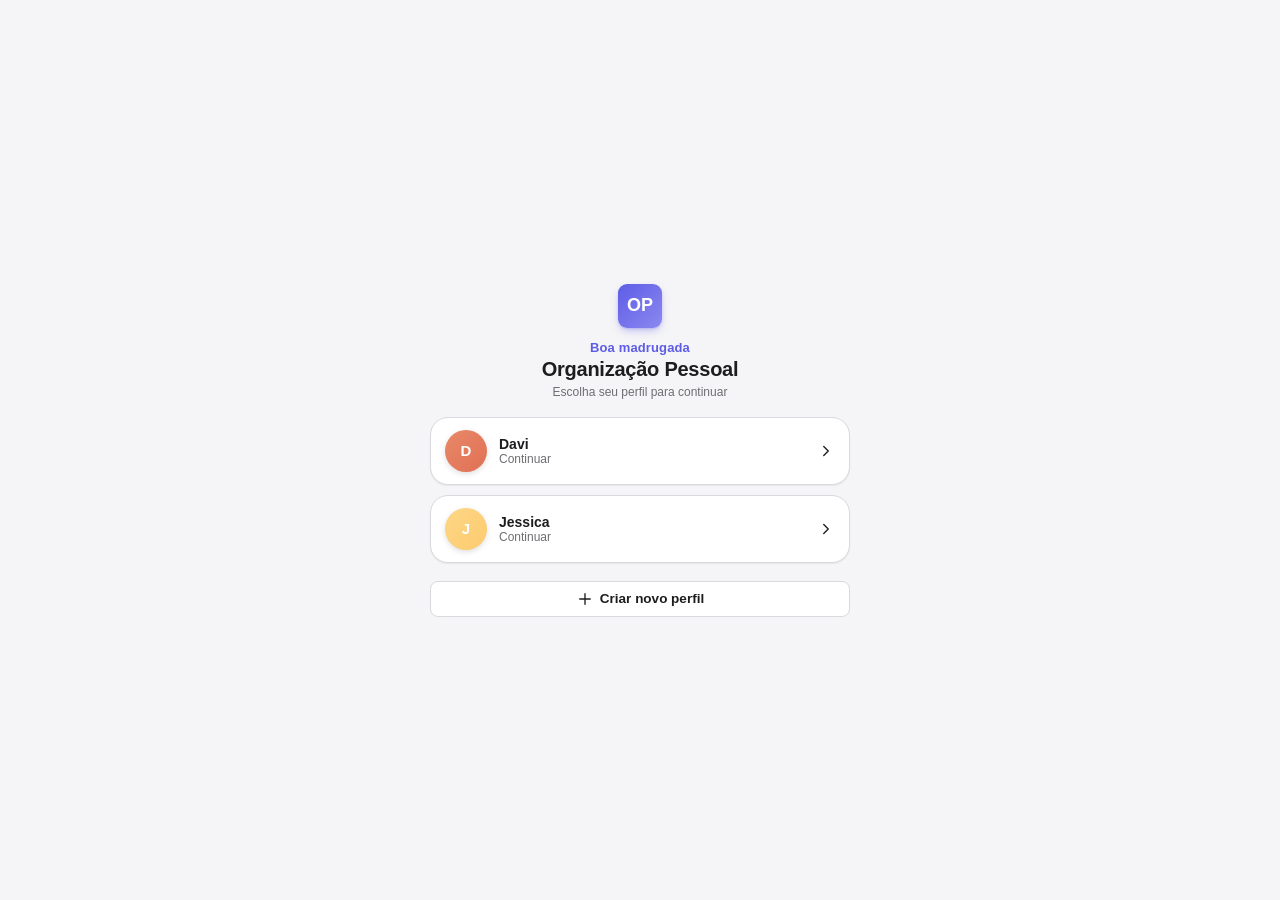
==== index.html @ d2b2c545 "Primeira versão do site de organização pessoal Projeto estático (HTML/CSS/JS puro, sem build) com si" ====
<!doctype html>
<html lang="pt-BR">
<head>
  <meta charset="UTF-8" />
  <meta name="viewport" content="width=device-width, initial-scale=1, viewport-fit=cover" />
  <title>Organização Pessoal</title>
  <meta name="description" content="Sistema pessoal de organização: devocional, casa, saúde, estudo, trabalho e financeiro em um só lugar." />
  <meta name="theme-color" content="#5e5ce6" />
  <meta name="color-scheme" content="light" />
  <link rel="manifest" href="./manifest.webmanifest" />
  <link rel="icon" href="./assets/icons/favicon-32.png" />
  <link rel="apple-touch-icon" href="./assets/icons/apple-touch-icon.png" />
  <link rel="stylesheet" href="./css/styles.css" />
</head>
<body>
  <div id="root">
    <div class="profile-picker-wrap">
      <div class="brand-mark boot-mark">OP</div>
    </div>
  </div>
  <div id="toast-root"></div>
  <script type="module" src="./js/app.js"></script>
</body>
</html>
---- css/styles.css ----
:root {
  /* neutros: cinza puro (sem viés azul/lavanda) — a base do clean da Apple */
  --bg: #f5f5f7;
  --bg-elev: #ffffff;
  --bg-elev-2: #f2f2f4;
  --text: #1d1d1f;
  --text-dim: #6e6e73;
  --border: #d9d9de;
  --accent: #5e5ce6;
  --accent-ink: #ffffff;
  --danger: #d94f43;
  --warn: #d9a441;
  --ok: #35a870;
  --shadow-sm: 0 1px 2px rgba(20, 20, 22, 0.04), 0 1px 1px rgba(20, 20, 22, 0.03);
  --shadow: 0 1px 2px rgba(20, 20, 22, 0.03), 0 10px 30px -10px rgba(20, 20, 22, 0.12);
  --shadow-lg: 0 24px 56px -16px rgba(20, 20, 22, 0.22), 0 4px 14px rgba(20, 20, 22, 0.06);
  --radius-xs: 8px;
  --radius-sm: 12px;
  --radius: 18px;
  --radius-lg: 26px;

  /* cores das frentes de vida — levemente dessaturadas, tom "pastel calmo" */
  --c-devocional: #8a7cd6;
  --c-casa: #d9a15c;
  --c-saude: #3ba576;
  --c-estudo: #4a90d9;
  --c-trabalho: #d9705f;
  --c-financeiro: #3fa3a3;

  --nav-w: 236px;
  --topbar-h: 60px;
  --bottomnav-h: 64px;

  /* materiais translúcidos (estilo "vibrancy") */
  --material-bg: rgba(255, 255, 255, 0.72);
  --material-border: rgba(20, 20, 22, 0.06);
  --sheet-bg: rgba(252, 252, 253, 0.86);

  /* movimento: física de mola + curvas padrão Apple-like */
  --ease-spring: cubic-bezier(0.34, 1.56, 0.64, 1);
  --ease-out: cubic-bezier(0.16, 1, 0.3, 1);
  --ease-standard: cubic-bezier(0.4, 0, 0.2, 1);
  --dur-1: 140ms;
  --dur-2: 260ms;
  --dur-3: 420ms;
}

/* modo escuro automático desativado de propósito: o app fica sempre claro,
   independente da configuração do sistema (pedido do usuário) */

* { box-sizing: border-box; }
html, body { height: 100%; }
body {
  margin: 0;
  font-family: -apple-system, BlinkMacSystemFont, "SF Pro Text", "Segoe UI", Roboto, Helvetica, Arial, sans-serif;
  background: var(--bg);
  color: var(--text);
  -webkit-font-smoothing: antialiased;
  text-rendering: optimizeLegibility;
  overscroll-behavior-y: none;
}
button, input, textarea, select { font-family: inherit; color: inherit; }
a { color: inherit; }
h1, h2, h3, h4 { margin: 0 0 4px; line-height: 1.2; letter-spacing: -0.012em; font-weight: 700; }
p { margin: 0 0 8px; }
.hidden { display: none !important; }
::-webkit-scrollbar { width: 10px; height: 10px; }
::-webkit-scrollbar-thumb { background: var(--border); border-radius: 8px; }

/* toque/clique sempre dá feedback tátil-visual rápido e volta com mola */
button, .btn, .chip, .nav-link, .list-item-check, .habit-day, .task-card, .profile-row, .profile-switcher {
  transition: transform var(--dur-1) var(--ease-spring),
              background var(--dur-2) var(--ease-standard),
              border-color var(--dur-2) var(--ease-standard),
              box-shadow var(--dur-2) var(--ease-standard),
              color var(--dur-2) var(--ease-standard);
}

@keyframes pop-in {
  0% { transform: scale(0.86); opacity: 0; }
  60% { transform: scale(1.04); opacity: 1; }
  100% { transform: scale(1); }
}
@keyframes check-pop {
  0% { transform: scale(1); }
  40% { transform: scale(1.22); }
  100% { transform: scale(1); }
}
@keyframes view-enter {
  from { opacity: 0; transform: translateY(10px) scale(0.99); }
  to { opacity: 1; transform: translateY(0) scale(1); }
}
@keyframes sheet-up {
  from { transform: translateY(100%); }
  to { transform: translateY(0); }
}
@keyframes sheet-scale-in {
  from { transform: scale(0.92); opacity: 0; }
  to { transform: scale(1); opacity: 1; }
}
@keyframes backdrop-in {
  from { opacity: 0; }
  to { opacity: 1; }
}
@keyframes toast-in {
  from { transform: translateY(-14px) scale(0.94); opacity: 0; }
  to { transform: translateY(0) scale(1); opacity: 1; }
}

.pop { animation: check-pop var(--dur-2) var(--ease-spring); }
#view.view-enter { animation: view-enter var(--dur-3) var(--ease-out); }

@media (prefers-reduced-motion: reduce) {
  *, *::before, *::after {
    animation-duration: 0.001ms !important;
    animation-iteration-count: 1 !important;
    transition-duration: 0.001ms !important;
    scroll-behavior: auto !important;
  }
}

/* transparência reduzida: materiais viram superfícies quase opacas, sem blur */
@media (prefers-reduced-transparency: reduce) {
  .sidebar, .topbar, .bottom-nav, .modal {
    backdrop-filter: none;
    -webkit-backdrop-filter: none;
  }
  .sidebar, .topbar, .bottom-nav { background: var(--bg-elev); }
  .modal { background: var(--bg-elev); }
}

/* contraste alto: bordas bem definidas em vez de depender só de sombra/tom */
@media (prefers-contrast: more) {
  .card, .btn, .chip, .task-card, .profile-row, .agenda-day, .stat,
  input, textarea, select, .nav-link, .list-item-check, .habit-day {
    border-width: 1.5px;
    border-color: var(--text-dim);
  }
  .btn-primary { border-color: var(--accent-ink); }
}

/* foco por teclado: anel visível e consistente em todo elemento interativo */
button:focus-visible, .btn:focus-visible, .chip:focus-visible, .nav-link:focus-visible,
.list-item-check:focus-visible, .habit-day:focus-visible, .task-card:focus-visible,
.profile-row:focus-visible, .profile-switcher:focus-visible, [tabindex]:focus-visible {
  outline: 2px solid var(--accent);
  outline-offset: 2px;
}

/* ---------------------------------------------------------------- SHELL */
#app-shell {
  display: grid;
  grid-template-columns: var(--nav-w) 1fr;
  min-height: 100vh;
}
.sidebar {
  border-right: 1px solid var(--material-border);
  background: var(--material-bg);
  backdrop-filter: saturate(180%) blur(24px);
  -webkit-backdrop-filter: saturate(180%) blur(24px);
  padding: 18px 12px;
  display: flex;
  flex-direction: column;
  gap: 4px;
  position: sticky;
  top: 0;
  height: 100vh;
  overflow-y: auto;
}
.brand {
  display: flex;
  align-items: center;
  gap: 10px;
  padding: 4px 10px 18px;
}
.brand-mark {
  width: 32px; height: 32px; border-radius: 9px;
  background: linear-gradient(135deg, var(--accent), #8b89f0);
  display: flex; align-items: center; justify-content: center;
  color: #fff; font-weight: 700; font-size: 15px;
  box-shadow: 0 1px 2px rgba(94,92,230,0.2), 0 4px 10px -2px rgba(94,92,230,0.4);
}
/* tela de abertura: exibida antes do app montar, evita o flash em branco */
.boot-mark { width: 44px; height: 44px; font-size: 18px; animation: boot-pulse 1.4s var(--ease-standard) infinite; }
@keyframes boot-pulse {
  0%, 100% { opacity: 1; transform: scale(1); }
  50% { opacity: 0.65; transform: scale(0.94); }
}
.brand-name { font-weight: 700; font-size: 15px; }

.nav-section-label {
  font-size: 11px;
  text-transform: uppercase;
  letter-spacing: 0.06em;
  color: var(--text-dim);
  padding: 14px 10px 6px;
}
.nav-link {
  display: flex; align-items: center; gap: 10px;
  padding: 9px 10px;
  border-radius: var(--radius-sm);
  text-decoration: none;
  color: var(--text);
  font-size: 14px;
  font-weight: 500;
  cursor: pointer;
  border: none;
  background: transparent;
  width: 100%;
  text-align: left;
}
.nav-link:hover { background: var(--bg-elev-2); }
.nav-link:active { transform: scale(0.97); background: var(--bg-elev-2); }
.nav-link.active { background: var(--accent); color: var(--accent-ink); }
.nav-dot { width: 8px; height: 8px; border-radius: 50%; flex-shrink: 0; }
.nav-link .badge-count {
  margin-left: auto;
  font-size: 11px;
  background: var(--bg-elev-2);
  border-radius: 20px;
  padding: 1px 7px;
  color: var(--text-dim);
}
.nav-link.active .badge-count { background: rgba(255,255,255,0.25); color: #fff; }

.profile-switcher {
  margin-top: auto;
  border-top: 1px solid var(--border);
  padding-top: 12px;
  display: flex;
  align-items: center;
  gap: 10px;
  cursor: pointer;
  padding: 8px 10px;
  border-radius: var(--radius-sm);
}
.profile-switcher:hover { background: var(--bg-elev-2); }
.profile-switcher:active { transform: scale(0.98); background: var(--bg-elev-2); }
.avatar {
  width: 30px; height: 30px; border-radius: 50%;
  display: flex; align-items: center; justify-content: center;
  color: #fff; font-weight: 700; font-size: 13px; flex-shrink: 0;
}

.sidebar-overlay { display: none; }
#main-area { display: flex; flex-direction: column; min-height: 100vh; min-width: 0; }
.topbar {
  height: var(--topbar-h);
  display: flex; align-items: center; justify-content: space-between;
  padding: 0 20px;
  border-bottom: 1px solid var(--material-border);
  background: var(--material-bg);
  backdrop-filter: saturate(180%) blur(24px);
  -webkit-backdrop-filter: saturate(180%) blur(24px);
  position: sticky; top: 0; z-index: 20;
}
.topbar h1 { font-size: 17px; letter-spacing: -0.014em; transition: opacity 140ms ease; }
.topbar-actions { display: flex; align-items: center; gap: 8px; }
.topbar .menu-toggle { display: none; }

main#view {
  flex: 1;
  padding: 22px;
  max-width: 1180px;
  width: 100%;
  margin: 0 auto;
}

.bottom-nav { display: none; }

/* --------------------------------------------------------------- MOBILE */
@media (max-width: 900px) {
  #app-shell { grid-template-columns: 1fr; }
  .sidebar {
    position: fixed; inset: 0 20% 0 0; z-index: 40;
    transform: translateX(-100%);
    transition: transform var(--dur-3) var(--ease-spring);
    box-shadow: var(--shadow-lg);
  }
  .sidebar.open { transform: translateX(0); }
  .sidebar-overlay {
    display: none; position: fixed; inset: 0; background: rgba(10,10,20,0.4); z-index: 39;
    opacity: 0; transition: opacity var(--dur-2) var(--ease-standard);
  }
  .sidebar-overlay.open { display: block; opacity: 1; }
  .topbar .menu-toggle { display: flex; }
  main#view { padding: 14px 14px 90px; }
  .bottom-nav {
    display: flex;
    position: fixed; left: 0; right: 0; bottom: 0; height: var(--bottomnav-h);
    background: var(--material-bg); border-top: 1px solid var(--material-border);
    backdrop-filter: saturate(180%) blur(24px);
    -webkit-backdrop-filter: saturate(180%) blur(24px);
    z-index: 30; padding-bottom: env(safe-area-inset-bottom);
  }
  .bottom-nav button {
    flex: 1; background: none; border: none; display: flex; flex-direction: column;
    align-items: center; justify-content: center; gap: 2px; color: var(--text-dim);
    font-size: 10.5px; padding: 6px 0; cursor: pointer;
  }
  .bottom-nav button.active { color: var(--accent); }
  .bottom-nav button:active { transform: scale(0.88); }
  .bottom-nav svg { width: 21px; height: 21px; }
}

/* --------------------------------------------------------------- BUTTONS */
.btn {
  display: inline-flex; align-items: center; justify-content: center; gap: 6px;
  border: 1px solid var(--border);
  background: var(--bg-elev);
  color: var(--text);
  padding: 8px 14px;
  border-radius: var(--radius-xs);
  font-size: 13.5px;
  font-weight: 600;
  cursor: pointer;
}
.btn:hover { background: var(--bg-elev-2); }
.btn:active { transform: scale(0.96); }
.btn-primary { background: var(--accent); border-color: var(--accent); color: #fff; box-shadow: 0 1px 2px rgba(94,92,230,0.15), 0 6px 16px -4px rgba(94,92,230,0.45); }
.btn-primary:hover { filter: brightness(1.06); }
.btn-primary:active { transform: scale(0.96); filter: brightness(0.97); }
.btn-danger { color: var(--danger); }
.btn-ghost { border-color: transparent; background: transparent; }
.btn-sm { padding: 5px 10px; font-size: 12.5px; }
.btn-icon { padding: 8px; border-radius: var(--radius-xs); }
.btn:disabled { opacity: 0.5; cursor: not-allowed; }
.btn:disabled:active { transform: none; }

.fab {
  position: fixed; right: 22px; bottom: 90px; z-index: 35;
  width: 56px; height: 56px; border-radius: 50%;
  background: var(--accent); color: #fff; border: none;
  box-shadow: 0 1px 3px rgba(94,92,230,0.3), 0 14px 28px -8px rgba(94,92,230,0.55);
  display: flex; align-items: center; justify-content: center;
  cursor: pointer; font-size: 26px;
  animation: pop-in var(--dur-3) var(--ease-spring);
}
@media (min-width: 901px) {
  .fab { bottom: 26px; right: 26px; }
}
.fab:hover { transform: scale(1.06); box-shadow: 0 1px 3px rgba(94,92,230,0.35), 0 18px 34px -8px rgba(94,92,230,0.6); }
.fab:active { transform: scale(0.92); }

/* ----------------------------------------------------------------- CARD */
.card {
  background: var(--bg-elev);
  border: 1px solid var(--border);
  border-radius: var(--radius);
  padding: 16px;
  box-shadow: var(--shadow-sm);
}
.card + .card { margin-top: 12px; }
.grid { display: grid; gap: 14px; }
.grid-2 { grid-template-columns: repeat(2, 1fr); }
.grid-3 { grid-template-columns: repeat(3, 1fr); }
@media (max-width: 700px) { .grid-2, .grid-3 { grid-template-columns: 1fr; } }

.section-title {
  display: flex; align-items: center; justify-content: space-between;
  margin: 26px 0 12px;
}
.section-title:first-child { margin-top: 0; }
.section-title h2 { font-size: 15px; text-transform: uppercase; letter-spacing: 0.04em; color: var(--text-dim); }

/* ----------------------------------------------------------------- TAGS */
.tag {
  display: inline-flex; align-items: center; gap: 4px;
  font-size: 11px; font-weight: 700; letter-spacing: 0.02em;
  padding: 2px 8px; border-radius: 20px;
  background: var(--bg-elev-2); color: var(--text-dim);
  border: 1px solid var(--border);
}
.tag-ic { color: #2f8fe0; border-color: #2f8fe055; background: #2f8fe015; }
.tag-db { color: #e8a13a; border-color: #e8a13a55; background: #e8a13a15; }
.tag-pp { color: #21ab74; border-color: #21ab7455; background: #21ab7415; }
.tag-urgent { color: var(--danger); border-color: #e5533d55; background: #e5533d15; }
.tag-important { color: #5e5ce6; border-color: #5e5ce655; background: #5e5ce615; }

/* --------------------------------------------------------------- KANBAN */
.board-toolbar {
  display: flex; flex-wrap: wrap; gap: 8px; align-items: center;
  margin-bottom: 16px;
}
.chip {
  padding: 6px 12px; border-radius: 20px; font-size: 12.5px; font-weight: 600;
  border: 1px solid var(--border); background: var(--bg-elev); cursor: pointer; color: var(--text-dim);
}
.chip:active { transform: scale(0.94); }
.chip.active { background: var(--text); color: var(--bg); border-color: var(--text); }
.board {
  display: grid;
  grid-auto-flow: column;
  grid-auto-columns: 270px;
  gap: 14px;
  overflow-x: auto;
  padding-bottom: 14px;
}
@media (max-width: 900px) {
  .board { grid-auto-columns: 82vw; }
}
.board-col {
  background: var(--bg-elev-2);
  border: 1px solid var(--border);
  border-radius: var(--radius);
  padding: 10px;
  display: flex; flex-direction: column; min-height: 200px;
}
.board-col.drag-over {
  outline: 2px dashed var(--accent); outline-offset: -4px;
  background: color-mix(in srgb, var(--accent) 6%, var(--bg-elev-2));
  transition: background var(--dur-1) var(--ease-standard);
}
.board-col-head {
  display: flex; align-items: center; justify-content: space-between;
  padding: 6px 6px 10px;
  font-size: 12.5px; font-weight: 700; color: var(--text-dim); text-transform: uppercase; letter-spacing: 0.03em;
}
.board-col-body { display: flex; flex-direction: column; gap: 8px; overflow-y: auto; flex: 1; }

.task-card {
  background: var(--bg-elev);
  border: 1px solid var(--border);
  border-radius: var(--radius-sm);
  padding: 10px 11px;
  cursor: grab;
  display: flex; flex-direction: column; gap: 6px;
  box-shadow: var(--shadow-sm);
}
.task-card:hover { transform: translateY(-1px); box-shadow: var(--shadow); border-color: color-mix(in srgb, var(--accent) 30%, var(--border)); }
.task-card:active { cursor: grabbing; transform: scale(0.98); }
.task-card.dragging { opacity: 0.45; transform: scale(1.03) rotate(-1deg); box-shadow: var(--shadow-lg); }
.task-card-title { font-size: 13.5px; font-weight: 600; }
.task-card-meta { display: flex; flex-wrap: wrap; gap: 5px; align-items: center; }
.task-card-footer { display: flex; align-items: center; justify-content: space-between; margin-top: 2px; }
.task-card-timer { font-size: 11.5px; color: var(--text-dim); display: flex; align-items: center; gap: 4px; }
.task-card-timer.running { color: var(--ok); font-weight: 700; }
.task-card-timer.over { color: var(--danger); font-weight: 700; animation: timer-pulse 1.6s var(--ease-standard) infinite; }
@keyframes timer-pulse { 0%, 100% { opacity: 1; } 50% { opacity: 0.55; } }

/* ---------------------------------------------------------------- MODAL */
.modal-backdrop {
  position: fixed; inset: 0; background: rgba(10,10,20,0.45);
  backdrop-filter: blur(2px);
  -webkit-backdrop-filter: blur(2px);
  display: flex; align-items: flex-end; justify-content: center;
  z-index: 60; padding: 0;
  animation: backdrop-in var(--dur-2) var(--ease-standard);
}
@media (min-width: 701px) {
  .modal-backdrop { align-items: center; padding: 20px; }
}
.modal {
  background: var(--sheet-bg);
  backdrop-filter: saturate(180%) blur(28px);
  -webkit-backdrop-filter: saturate(180%) blur(28px);
  width: 100%; max-width: 560px;
  border-radius: var(--radius-lg) var(--radius-lg) 0 0;
  max-height: 92vh; overflow-y: auto;
  padding: 12px 20px 20px;
  box-shadow: var(--shadow-lg);
  animation: sheet-up var(--dur-3) var(--ease-spring);
  will-change: transform;
}
.modal-grabber {
  width: 100%; height: 26px;
  display: flex; align-items: center; justify-content: center;
  margin: -4px 0 6px; cursor: grab; touch-action: none;
}
.modal-grabber::before {
  content: ""; width: 36px; height: 5px; border-radius: 3px; background: var(--border);
}
@media (min-width: 701px) {
  .modal { border-radius: var(--radius-lg); padding: 20px; animation: sheet-scale-in var(--dur-2) var(--ease-out); }
  .modal-grabber { display: none; }
}
.modal-head { display: flex; align-items: center; justify-content: space-between; margin-bottom: 14px; }
.modal-head h2 { font-size: 16px; letter-spacing: -0.01em; }

/* ---------------------------------------------------------------- FORMS */
label { display: block; font-size: 12.5px; font-weight: 700; color: var(--text-dim); margin: 12px 0 5px; }
label:first-child { margin-top: 0; }
input[type="text"], input[type="number"], input[type="date"], input[type="time"], input[type="password"],
textarea, select {
  width: 100%;
  background: var(--bg-elev-2);
  border: 1px solid var(--border);
  border-radius: var(--radius-xs);
  padding: 10px 12px;
  font-size: 14px;
  outline: none;
  transition: border-color var(--dur-2) var(--ease-standard), box-shadow var(--dur-2) var(--ease-standard);
}
textarea { resize: vertical; min-height: 64px; }
input:focus, textarea:focus, select:focus {
  border-color: var(--accent);
  box-shadow: 0 0 0 4px color-mix(in srgb, var(--accent) 16%, transparent);
}
.field-row { display: flex; gap: 10px; }
.field-row > * { flex: 1; }
.checkbox-row { display: flex; align-items: center; gap: 8px; margin: 10px 0; }
.checkbox-row input { width: auto; }
.pin-input {
  letter-spacing: 10px; text-align: center; font-size: 24px; font-weight: 700;
}

/* ------------------------------------------------------------- DASHBOARD */
.stat-row { display: flex; gap: 12px; flex-wrap: wrap; }
.stat {
  flex: 1; min-width: 130px;
  background: var(--bg-elev); border: 1px solid var(--border); border-radius: var(--radius);
  padding: 14px 16px; box-shadow: var(--shadow-sm);
}
.stat .num { font-size: 28px; font-weight: 800; letter-spacing: -0.02em; font-variant-numeric: tabular-nums; }
.stat .lbl { font-size: 12px; color: var(--text-dim); }

.list-item {
  display: flex; align-items: center; gap: 10px;
  padding: 10px 4px; border-bottom: 1px solid var(--border);
}
.list-item:last-child { border-bottom: none; }
.list-item-check {
  width: 22px; height: 22px; border-radius: 7px; border: 2px solid var(--border);
  display: flex; align-items: center; justify-content: center; flex-shrink: 0; cursor: pointer;
  background: var(--bg-elev);
}
.list-item-check:active { transform: scale(0.85); }
.list-item-check.done { background: var(--ok); border-color: var(--ok); color: #fff; }
.list-item-title { flex: 1; font-size: 13.5px; transition: color var(--dur-2) var(--ease-standard); }
.list-item-title.done { text-decoration: line-through; color: var(--text-dim); }
.empty-state { color: var(--text-dim); font-size: 13.5px; padding: 20px 4px; text-align: center; }

/* --------------------------------------------------------------- HABITS */
.habit-grid { display: grid; grid-template-columns: repeat(7, 1fr); gap: 6px; }
.habit-day {
  aspect-ratio: 1; border-radius: 8px; border: 1px solid var(--border);
  display: flex; align-items: center; justify-content: center; font-size: 11px; color: var(--text-dim);
  cursor: pointer; background: var(--bg-elev-2);
}
.habit-day.done { background: var(--ok); color: #fff; border-color: var(--ok); }
.habit-day.today { outline: 2px solid var(--accent); outline-offset: 1px; }
.habit-day:active { transform: scale(0.88); }

/* --------------------------------------------------------------- TIMER */
.timer-display { font-size: 32px; font-weight: 800; letter-spacing: -0.02em; font-variant-numeric: tabular-nums; }

/* ---------------------------------------------------------------- TOAST */
#toast-root { position: fixed; top: 14px; left: 50%; transform: translateX(-50%); z-index: 90; display: flex; flex-direction: column; gap: 8px; align-items: center; }
.toast {
  background: var(--text); color: var(--bg); padding: 10px 16px; border-radius: 20px;
  font-size: 13px; font-weight: 500; box-shadow: var(--shadow-lg); max-width: 90vw;
  animation: toast-in var(--dur-2) var(--ease-spring);
}
.toast.warn { background: var(--warn); color: #2b2100; }
.toast.danger { background: var(--danger); color: #fff; }

/* -------------------------------------------------------- PROFILE PICKER */
.profile-picker-wrap {
  min-height: 100vh; display: flex; align-items: center; justify-content: center; padding: 20px;
}
.profile-picker {
  max-width: 420px; width: 100%;
  animation: profile-picker-in var(--dur-3) var(--ease-out) both;
}
@keyframes profile-picker-in {
  from { opacity: 0; transform: translateY(14px) scale(0.98); }
  to { opacity: 1; transform: translateY(0) scale(1); }
}
.profile-picker .greeting {
  font-size: 13px; font-weight: 600; color: var(--accent);
  letter-spacing: 0.01em; margin-bottom: 2px;
  animation: profile-picker-in var(--dur-2) var(--ease-out) both;
}
.profile-list { display: flex; flex-direction: column; gap: 10px; margin: 18px 0; }
.profile-row {
  display: flex; align-items: center; gap: 12px;
  padding: 12px 14px; border-radius: var(--radius); border: 1px solid var(--border);
  background: var(--bg-elev); cursor: pointer; box-shadow: var(--shadow-sm);
  opacity: 0;
  animation: profile-row-in var(--dur-2) var(--ease-out) both;
  /* cada linha entra levemente depois da anterior */
  animation-delay: calc(var(--row-i, 0) * 55ms + 90ms);
}
@keyframes profile-row-in {
  from { opacity: 0; transform: translateY(10px); }
  to { opacity: 1; transform: translateY(0); }
}
.profile-row:hover { border-color: var(--accent); transform: translateY(-1px); box-shadow: var(--shadow); }
.profile-row:active { transform: scale(0.98); }
.profile-row .avatar { width: 42px; height: 42px; font-size: 15px; box-shadow: 0 2px 6px -1px rgba(20,20,22,0.18); }
.avatar {
  background-image: linear-gradient(135deg, rgba(255,255,255,0.22), rgba(255,255,255,0));
  background-blend-mode: overlay;
}

/* --------------------------------------------------------------- AGENDA */
.agenda-grid {
  display: grid;
  grid-template-columns: repeat(7, minmax(140px, 1fr));
  gap: 10px;
  overflow-x: auto;
}
@media (max-width: 900px) {
  .agenda-grid { grid-template-columns: repeat(7, minmax(120px, 1fr)); }
}
@media (max-width: 640px) {
  .agenda-grid { grid-template-columns: 1fr; }
}
.agenda-day {
  border: 1px solid var(--border); border-radius: var(--radius); padding: 12px; background: var(--bg-elev);
  box-shadow: var(--shadow-sm);
}
.agenda-day-head { display: flex; align-items: baseline; justify-content: space-between; margin-bottom: 8px; }
.agenda-day-head .dow { font-size: 11px; color: var(--text-dim); text-transform: uppercase; }
.agenda-day-head .num { font-size: 18px; font-weight: 800; }
.agenda-event {
  display: flex; gap: 8px; align-items: flex-start;
  padding: 7px 8px; border-radius: 8px; background: var(--bg-elev-2); margin-bottom: 6px; font-size: 12.5px;
}
.agenda-event .dot { width: 8px; height: 8px; border-radius: 50%; margin-top: 4px; flex-shrink: 0; }
.agenda-event .t { color: var(--text-dim); font-size: 11px; }

/* --------------------------------------------------------------- MISC */
.text-dim { color: var(--text-dim); }
.mt-0 { margin-top: 0; }
.flex { display: flex; }
.gap-8 { gap: 8px; }
.items-center { align-items: center; }
.justify-between { justify-content: space-between; }
.wrap { flex-wrap: wrap; }
.small { font-size: 12px; }
.divider { height: 1px; background: var(--border); margin: 16px 0; }
svg.icon { width: 18px; height: 18px; flex-shrink: 0; }
.rec-badge { font-size: 10.5px; color: var(--text-dim); }
.progress-bar { height: 6px; border-radius: 4px; background: var(--bg-elev-2); overflow: hidden; }
.progress-bar > div { height: 100%; background: var(--accent); }
.mic-btn.recording { background: var(--danger); color: #fff; border-color: var(--danger); animation: pulse 1.1s infinite; }
@keyframes pulse { 0%,100% { opacity: 1; } 50% { opacity: 0.6; } }
audio { width: 100%; height: 32px; }
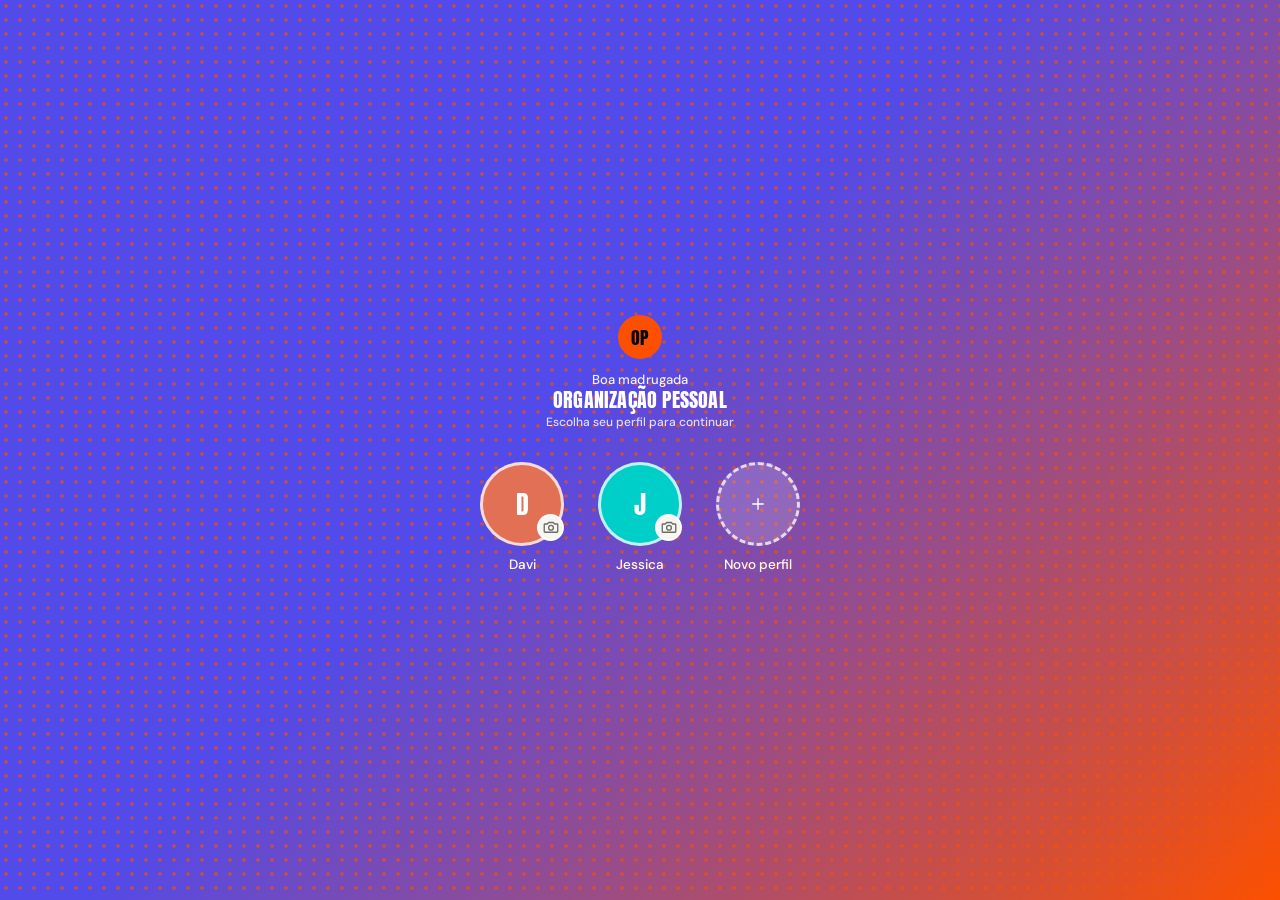
==== commit af78fcb4: "Reestiliza o app com a identidade visual Caldera Substitui o design system Apple-vibrancy (translúci" ====
--- a/index.html
+++ b/index.html
@@ -5,11 +5,14 @@
   <meta name="viewport" content="width=device-width, initial-scale=1, viewport-fit=cover" />
   <title>Organização Pessoal</title>
   <meta name="description" content="Sistema pessoal de organização: devocional, casa, saúde, estudo, trabalho e financeiro em um só lugar." />
-  <meta name="theme-color" content="#5e5ce6" />
+  <meta name="theme-color" content="#fc5000" />
   <meta name="color-scheme" content="light" />
   <link rel="manifest" href="./manifest.webmanifest" />
   <link rel="icon" href="./assets/icons/favicon-32.png" />
   <link rel="apple-touch-icon" href="./assets/icons/apple-touch-icon.png" />
+  <link rel="preconnect" href="https://fonts.googleapis.com" />
+  <link rel="preconnect" href="https://fonts.gstatic.com" crossorigin />
+  <link href="https://fonts.googleapis.com/css2?family=Anton&family=DM+Sans:wght@500&display=swap" rel="stylesheet" />
   <link rel="stylesheet" href="./css/styles.css" />
 </head>
 <body>
--- a/css/styles.css
+++ b/css/styles.css
@@ -1,25 +1,38 @@
 :root {
-  /* neutros: cinza puro (sem viés azul/lavanda) — a base do clean da Apple */
-  --bg: #f5f5f7;
-  --bg-elev: #ffffff;
-  --bg-elev-2: #f2f2f4;
-  --text: #1d1d1f;
-  --text-dim: #6e6e73;
-  --border: #d9d9de;
-  --accent: #5e5ce6;
-  --accent-ink: #ffffff;
-  --danger: #d94f43;
-  --warn: #d9a441;
-  --ok: #35a870;
-  --shadow-sm: 0 1px 2px rgba(20, 20, 22, 0.04), 0 1px 1px rgba(20, 20, 22, 0.03);
-  --shadow: 0 1px 2px rgba(20, 20, 22, 0.03), 0 10px 30px -10px rgba(20, 20, 22, 0.12);
-  --shadow-lg: 0 24px 56px -16px rgba(20, 20, 22, 0.22), 0 4px 14px rgba(20, 20, 22, 0.06);
-  --radius-xs: 8px;
-  --radius-sm: 12px;
-  --radius: 18px;
-  --radius-lg: 26px;
-
-  /* cores das frentes de vida — levemente dessaturadas, tom "pastel calmo" */
+  /* Caldera — paleta quente sobre calcário claro, um único laranja vívido como acento */
+  --color-ember: #fc5000;
+  --color-plasma-violet: #524ae9;
+  --color-sulfur: #f5f28e;
+  --color-limestone: #f7f6f2;
+  --color-pumice: #e2e2df;
+  --color-obsidian: #070607;
+  --color-chalk: #ffffff;
+
+  --bg: var(--color-pumice);
+  --bg-elev: var(--color-limestone);
+  --bg-elev-2: #eae8e1;
+  --text: var(--color-obsidian);
+  --text-dim: #6d6b64;
+  --border: rgba(7, 6, 7, 0.14);
+  --border-strong: var(--color-obsidian);
+  --accent: var(--color-ember);
+  --accent-ink: var(--color-obsidian);
+  --danger: #c8402f;
+  --warn: var(--color-sulfur);
+  --ok: #2f8f5c;
+
+  /* flat por design: nada de sombra em lugar nenhum */
+  --shadow-sm: none;
+  --shadow: none;
+  --shadow-lg: none;
+
+  /* sistema de três raios: pill pra botões/tags, 40px pra cards, 16px pro miúdo */
+  --radius-xs: 999px;
+  --radius-sm: 16px;
+  --radius: 40px;
+  --radius-lg: 40px;
+
+  /* cores das frentes de vida — mantidas para diferenciação semântica das categorias */
   --c-devocional: #8a7cd6;
   --c-casa: #d9a15c;
   --c-saude: #3ba576;
@@ -31,12 +44,14 @@
   --topbar-h: 60px;
   --bottomnav-h: 64px;
 
-  /* materiais translúcidos (estilo "vibrancy") */
-  --material-bg: rgba(255, 255, 255, 0.72);
-  --material-border: rgba(20, 20, 22, 0.06);
-  --sheet-bg: rgba(252, 252, 253, 0.86);
-
-  /* movimento: física de mola + curvas padrão Apple-like */
+  /* superfícies opacas — sem vidro/blur, o Caldera é chapado */
+  --material-bg: var(--color-limestone);
+  --material-border: var(--color-obsidian);
+  --sheet-bg: var(--color-limestone);
+
+  --font-display: 'Anton', 'PP Neue Corp Compact', ui-sans-serif, system-ui, sans-serif;
+  --font-body: 'DM Sans', ui-sans-serif, system-ui, -apple-system, BlinkMacSystemFont, "Segoe UI", Roboto, sans-serif;
+
   --ease-spring: cubic-bezier(0.34, 1.56, 0.64, 1);
   --ease-out: cubic-bezier(0.16, 1, 0.3, 1);
   --ease-standard: cubic-bezier(0.4, 0, 0.2, 1);
@@ -52,7 +67,8 @@
 html, body { height: 100%; }
 body {
   margin: 0;
-  font-family: -apple-system, BlinkMacSystemFont, "SF Pro Text", "Segoe UI", Roboto, Helvetica, Arial, sans-serif;
+  font-family: var(--font-body);
+  font-weight: 500;
   background: var(--bg);
   color: var(--text);
   -webkit-font-smoothing: antialiased;
@@ -61,7 +77,14 @@
 }
 button, input, textarea, select { font-family: inherit; color: inherit; }
 a { color: inherit; }
-h1, h2, h3, h4 { margin: 0 0 4px; line-height: 1.2; letter-spacing: -0.012em; font-weight: 700; }
+h1, h2, h3, h4 {
+  margin: 0 0 4px;
+  line-height: 0.98;
+  letter-spacing: 0.01em;
+  font-weight: 400;
+  font-family: var(--font-display);
+  text-transform: uppercase;
+}
 p { margin: 0 0 8px; }
 .hidden { display: none !important; }
 ::-webkit-scrollbar { width: 10px; height: 10px; }
@@ -108,7 +131,7 @@
 }
 
 .pop { animation: check-pop var(--dur-2) var(--ease-spring); }
-#view.view-enter { animation: view-enter var(--dur-3) var(--ease-out); }
+#view.view-enter { animation: view-enter var(--dur-3) var(--ease-out) both; }
 
 @media (prefers-reduced-motion: reduce) {
   *, *::before, *::after {
@@ -119,16 +142,6 @@
   }
 }
 
-/* transparência reduzida: materiais viram superfícies quase opacas, sem blur */
-@media (prefers-reduced-transparency: reduce) {
-  .sidebar, .topbar, .bottom-nav, .modal {
-    backdrop-filter: none;
-    -webkit-backdrop-filter: none;
-  }
-  .sidebar, .topbar, .bottom-nav { background: var(--bg-elev); }
-  .modal { background: var(--bg-elev); }
-}
-
 /* contraste alto: bordas bem definidas em vez de depender só de sombra/tom */
 @media (prefers-contrast: more) {
   .card, .btn, .chip, .task-card, .profile-row, .agenda-day, .stat,
@@ -136,7 +149,7 @@
     border-width: 1.5px;
     border-color: var(--text-dim);
   }
-  .btn-primary { border-color: var(--accent-ink); }
+  .btn-primary { border-color: var(--color-obsidian); }
 }
 
 /* foco por teclado: anel visível e consistente em todo elemento interativo */
@@ -154,10 +167,8 @@
   min-height: 100vh;
 }
 .sidebar {
-  border-right: 1px solid var(--material-border);
+  border-right: 1.5px dotted var(--material-border);
   background: var(--material-bg);
-  backdrop-filter: saturate(180%) blur(24px);
-  -webkit-backdrop-filter: saturate(180%) blur(24px);
   padding: 18px 12px;
   display: flex;
   flex-direction: column;
@@ -172,24 +183,29 @@
   align-items: center;
   gap: 10px;
   padding: 4px 10px 18px;
-}
+  background: none; border: none; width: 100%; text-align: left; cursor: pointer;
+  border-radius: var(--radius-sm);
+}
+.brand:hover .brand-name { color: var(--accent); }
+.brand:active { transform: scale(0.98); }
 .brand-mark {
-  width: 32px; height: 32px; border-radius: 9px;
-  background: linear-gradient(135deg, var(--accent), #8b89f0);
+  width: 32px; height: 32px; border-radius: var(--radius-xs);
+  background: var(--accent);
   display: flex; align-items: center; justify-content: center;
-  color: #fff; font-weight: 700; font-size: 15px;
-  box-shadow: 0 1px 2px rgba(94,92,230,0.2), 0 4px 10px -2px rgba(94,92,230,0.4);
+  color: var(--color-obsidian); font-weight: 400; font-family: var(--font-display); font-size: 14px;
 }
 /* tela de abertura: exibida antes do app montar, evita o flash em branco */
-.boot-mark { width: 44px; height: 44px; font-size: 18px; animation: boot-pulse 1.4s var(--ease-standard) infinite; }
+.boot-mark { width: 44px; height: 44px; font-size: 17px; animation: boot-pulse 1.4s var(--ease-standard) infinite; }
 @keyframes boot-pulse {
   0%, 100% { opacity: 1; transform: scale(1); }
   50% { opacity: 0.65; transform: scale(0.94); }
 }
-.brand-name { font-weight: 700; font-size: 15px; }
+.brand-name { font-family: var(--font-display); font-weight: 400; font-size: 16px; text-transform: uppercase; letter-spacing: 0.02em; transition: color var(--dur-2) var(--ease-standard); }
 
 .nav-section-label {
+  font-family: var(--font-body);
   font-size: 11px;
+  font-weight: 500;
   text-transform: uppercase;
   letter-spacing: 0.06em;
   color: var(--text-dim);
@@ -197,8 +213,8 @@
 }
 .nav-link {
   display: flex; align-items: center; gap: 10px;
-  padding: 9px 10px;
-  border-radius: var(--radius-sm);
+  padding: 9px 14px;
+  border-radius: var(--radius-xs);
   text-decoration: none;
   color: var(--text);
   font-size: 14px;
@@ -216,16 +232,17 @@
 .nav-link .badge-count {
   margin-left: auto;
   font-size: 11px;
+  font-weight: 500;
   background: var(--bg-elev-2);
-  border-radius: 20px;
+  border-radius: var(--radius-xs);
   padding: 1px 7px;
   color: var(--text-dim);
 }
-.nav-link.active .badge-count { background: rgba(255,255,255,0.25); color: #fff; }
+.nav-link.active .badge-count { background: rgba(7,6,7,0.14); color: var(--color-obsidian); }
 
 .profile-switcher {
   margin-top: auto;
-  border-top: 1px solid var(--border);
+  border-top: 1.5px dotted var(--border-strong);
   padding-top: 12px;
   display: flex;
   align-items: center;
@@ -239,7 +256,7 @@
 .avatar {
   width: 30px; height: 30px; border-radius: 50%;
   display: flex; align-items: center; justify-content: center;
-  color: #fff; font-weight: 700; font-size: 13px; flex-shrink: 0;
+  color: var(--color-chalk); font-weight: 700; font-size: 13px; flex-shrink: 0;
 }
 
 .sidebar-overlay { display: none; }
@@ -248,13 +265,11 @@
   height: var(--topbar-h);
   display: flex; align-items: center; justify-content: space-between;
   padding: 0 20px;
-  border-bottom: 1px solid var(--material-border);
+  border-bottom: 1.5px dotted var(--material-border);
   background: var(--material-bg);
-  backdrop-filter: saturate(180%) blur(24px);
-  -webkit-backdrop-filter: saturate(180%) blur(24px);
   position: sticky; top: 0; z-index: 20;
 }
-.topbar h1 { font-size: 17px; letter-spacing: -0.014em; transition: opacity 140ms ease; }
+.topbar h1 { font-size: 20px; letter-spacing: 0.02em; transition: opacity 140ms ease; }
 .topbar-actions { display: flex; align-items: center; gap: 8px; }
 .topbar .menu-toggle { display: none; }
 
@@ -275,11 +290,10 @@
     position: fixed; inset: 0 20% 0 0; z-index: 40;
     transform: translateX(-100%);
     transition: transform var(--dur-3) var(--ease-spring);
-    box-shadow: var(--shadow-lg);
   }
   .sidebar.open { transform: translateX(0); }
   .sidebar-overlay {
-    display: none; position: fixed; inset: 0; background: rgba(10,10,20,0.4); z-index: 39;
+    display: none; position: fixed; inset: 0; background: rgba(7,6,7,0.45); z-index: 39;
     opacity: 0; transition: opacity var(--dur-2) var(--ease-standard);
   }
   .sidebar-overlay.open { display: block; opacity: 1; }
@@ -288,15 +302,13 @@
   .bottom-nav {
     display: flex;
     position: fixed; left: 0; right: 0; bottom: 0; height: var(--bottomnav-h);
-    background: var(--material-bg); border-top: 1px solid var(--material-border);
-    backdrop-filter: saturate(180%) blur(24px);
-    -webkit-backdrop-filter: saturate(180%) blur(24px);
+    background: var(--material-bg); border-top: 1.5px dotted var(--material-border);
     z-index: 30; padding-bottom: env(safe-area-inset-bottom);
   }
   .bottom-nav button {
     flex: 1; background: none; border: none; display: flex; flex-direction: column;
     align-items: center; justify-content: center; gap: 2px; color: var(--text-dim);
-    font-size: 10.5px; padding: 6px 0; cursor: pointer;
+    font-size: 10.5px; font-weight: 500; padding: 6px 0; cursor: pointer;
   }
   .bottom-nav button.active { color: var(--accent); }
   .bottom-nav button:active { transform: scale(0.88); }
@@ -306,32 +318,38 @@
 /* --------------------------------------------------------------- BUTTONS */
 .btn {
   display: inline-flex; align-items: center; justify-content: center; gap: 6px;
-  border: 1px solid var(--border);
-  background: var(--bg-elev);
+  border: 1.5px solid var(--color-obsidian);
+  background: transparent;
   color: var(--text);
-  padding: 8px 14px;
-  border-radius: var(--radius-xs);
-  font-size: 13.5px;
-  font-weight: 600;
+  padding: 12px 20px;
+  border-radius: var(--radius);
+  font-family: var(--font-body);
+  font-size: 14px;
+  font-weight: 500;
   cursor: pointer;
 }
 .btn:hover { background: var(--bg-elev-2); }
 .btn:active { transform: scale(0.96); }
-.btn-primary { background: var(--accent); border-color: var(--accent); color: #fff; box-shadow: 0 1px 2px rgba(94,92,230,0.15), 0 6px 16px -4px rgba(94,92,230,0.45); }
+.btn-primary {
+  background: var(--accent); border-color: var(--accent); color: var(--accent-ink);
+  border-radius: var(--radius-xs);
+  padding: 12px 24px;
+  font-weight: 500;
+}
 .btn-primary:hover { filter: brightness(1.06); }
 .btn-primary:active { transform: scale(0.96); filter: brightness(0.97); }
-.btn-danger { color: var(--danger); }
-.btn-ghost { border-color: transparent; background: transparent; }
-.btn-sm { padding: 5px 10px; font-size: 12.5px; }
-.btn-icon { padding: 8px; border-radius: var(--radius-xs); }
+.btn-danger { color: var(--danger); border-color: var(--danger); }
+.btn-ghost { border-color: transparent; background: transparent; border-radius: var(--radius-xs); }
+.btn-ghost:hover { background: var(--bg-elev-2); }
+.btn-sm { padding: 7px 14px; font-size: 12.5px; }
+.btn-icon { padding: 9px; border-radius: var(--radius-xs); }
 .btn:disabled { opacity: 0.5; cursor: not-allowed; }
 .btn:disabled:active { transform: none; }
 
 .fab {
   position: fixed; right: 22px; bottom: 90px; z-index: 35;
   width: 56px; height: 56px; border-radius: 50%;
-  background: var(--accent); color: #fff; border: none;
-  box-shadow: 0 1px 3px rgba(94,92,230,0.3), 0 14px 28px -8px rgba(94,92,230,0.55);
+  background: var(--accent); color: var(--accent-ink); border: none;
   display: flex; align-items: center; justify-content: center;
   cursor: pointer; font-size: 26px;
   animation: pop-in var(--dur-3) var(--ease-spring);
@@ -339,16 +357,15 @@
 @media (min-width: 901px) {
   .fab { bottom: 26px; right: 26px; }
 }
-.fab:hover { transform: scale(1.06); box-shadow: 0 1px 3px rgba(94,92,230,0.35), 0 18px 34px -8px rgba(94,92,230,0.6); }
+.fab:hover { transform: scale(1.06); }
 .fab:active { transform: scale(0.92); }
 
 /* ----------------------------------------------------------------- CARD */
 .card {
   background: var(--bg-elev);
-  border: 1px solid var(--border);
+  border: none;
   border-radius: var(--radius);
-  padding: 16px;
-  box-shadow: var(--shadow-sm);
+  padding: 24px;
 }
 .card + .card { margin-top: 12px; }
 .grid { display: grid; gap: 14px; }
@@ -361,21 +378,22 @@
   margin: 26px 0 12px;
 }
 .section-title:first-child { margin-top: 0; }
-.section-title h2 { font-size: 15px; text-transform: uppercase; letter-spacing: 0.04em; color: var(--text-dim); }
+.section-title h2 { font-family: var(--font-body); font-size: 13px; font-weight: 500; text-transform: uppercase; letter-spacing: 0.06em; color: var(--text-dim); }
 
 /* ----------------------------------------------------------------- TAGS */
 .tag {
   display: inline-flex; align-items: center; gap: 4px;
-  font-size: 11px; font-weight: 700; letter-spacing: 0.02em;
-  padding: 2px 8px; border-radius: 20px;
+  font-family: var(--font-body);
+  font-size: 12px; font-weight: 500; letter-spacing: 0.01em;
+  padding: 3px 10px; border-radius: var(--radius-xs);
   background: var(--bg-elev-2); color: var(--text-dim);
-  border: 1px solid var(--border);
-}
-.tag-ic { color: #2f8fe0; border-color: #2f8fe055; background: #2f8fe015; }
-.tag-db { color: #e8a13a; border-color: #e8a13a55; background: #e8a13a15; }
-.tag-pp { color: #21ab74; border-color: #21ab7455; background: #21ab7415; }
-.tag-urgent { color: var(--danger); border-color: #e5533d55; background: #e5533d15; }
-.tag-important { color: #5e5ce6; border-color: #5e5ce655; background: #5e5ce615; }
+  border: none;
+}
+.tag-ic { color: #1f5f96; background: #2f8fe022; }
+.tag-db { color: #8a5c10; background: #e8a13a26; }
+.tag-pp { color: #1c7a52; background: #21ab7422; }
+.tag-urgent { color: var(--color-chalk); background: var(--accent); }
+.tag-important { color: var(--color-chalk); background: var(--color-plasma-violet); }
 
 /* --------------------------------------------------------------- KANBAN */
 .board-toolbar {
@@ -383,11 +401,11 @@
   margin-bottom: 16px;
 }
 .chip {
-  padding: 6px 12px; border-radius: 20px; font-size: 12.5px; font-weight: 600;
-  border: 1px solid var(--border); background: var(--bg-elev); cursor: pointer; color: var(--text-dim);
+  padding: 7px 16px; border-radius: var(--radius-xs); font-family: var(--font-body); font-size: 12.5px; font-weight: 500;
+  border: none; background: var(--bg-elev); cursor: pointer; color: var(--text-dim);
 }
 .chip:active { transform: scale(0.94); }
-.chip.active { background: var(--text); color: var(--bg); border-color: var(--text); }
+.chip.active { background: var(--accent); color: var(--accent-ink); }
 .board {
   display: grid;
   grid-auto-flow: column;
@@ -401,36 +419,36 @@
 }
 .board-col {
   background: var(--bg-elev-2);
-  border: 1px solid var(--border);
-  border-radius: var(--radius);
+  border: none;
+  border-radius: var(--radius-sm);
   padding: 10px;
   display: flex; flex-direction: column; min-height: 200px;
 }
 .board-col.drag-over {
   outline: 2px dashed var(--accent); outline-offset: -4px;
-  background: color-mix(in srgb, var(--accent) 6%, var(--bg-elev-2));
+  background: color-mix(in srgb, var(--accent) 8%, var(--bg-elev-2));
   transition: background var(--dur-1) var(--ease-standard);
 }
 .board-col-head {
   display: flex; align-items: center; justify-content: space-between;
   padding: 6px 6px 10px;
-  font-size: 12.5px; font-weight: 700; color: var(--text-dim); text-transform: uppercase; letter-spacing: 0.03em;
+  font-family: var(--font-body);
+  font-size: 12px; font-weight: 500; color: var(--text-dim); text-transform: uppercase; letter-spacing: 0.04em;
 }
 .board-col-body { display: flex; flex-direction: column; gap: 8px; overflow-y: auto; flex: 1; }
 
 .task-card {
   background: var(--bg-elev);
-  border: 1px solid var(--border);
+  border: none;
   border-radius: var(--radius-sm);
-  padding: 10px 11px;
+  padding: 12px 13px;
   cursor: grab;
   display: flex; flex-direction: column; gap: 6px;
-  box-shadow: var(--shadow-sm);
-}
-.task-card:hover { transform: translateY(-1px); box-shadow: var(--shadow); border-color: color-mix(in srgb, var(--accent) 30%, var(--border)); }
+}
+.task-card:hover { transform: translateY(-1px); }
 .task-card:active { cursor: grabbing; transform: scale(0.98); }
-.task-card.dragging { opacity: 0.45; transform: scale(1.03) rotate(-1deg); box-shadow: var(--shadow-lg); }
-.task-card-title { font-size: 13.5px; font-weight: 600; }
+.task-card.dragging { opacity: 0.45; transform: scale(1.03) rotate(-1deg); }
+.task-card-title { font-family: var(--font-body); font-size: 13.5px; font-weight: 500; }
 .task-card-meta { display: flex; flex-wrap: wrap; gap: 5px; align-items: center; }
 .task-card-footer { display: flex; align-items: center; justify-content: space-between; margin-top: 2px; }
 .task-card-timer { font-size: 11.5px; color: var(--text-dim); display: flex; align-items: center; gap: 4px; }
@@ -440,9 +458,7 @@
 
 /* ---------------------------------------------------------------- MODAL */
 .modal-backdrop {
-  position: fixed; inset: 0; background: rgba(10,10,20,0.45);
-  backdrop-filter: blur(2px);
-  -webkit-backdrop-filter: blur(2px);
+  position: fixed; inset: 0; background: rgba(7,6,7,0.5);
   display: flex; align-items: flex-end; justify-content: center;
   z-index: 60; padding: 0;
   animation: backdrop-in var(--dur-2) var(--ease-standard);
@@ -452,13 +468,10 @@
 }
 .modal {
   background: var(--sheet-bg);
-  backdrop-filter: saturate(180%) blur(28px);
-  -webkit-backdrop-filter: saturate(180%) blur(28px);
   width: 100%; max-width: 560px;
   border-radius: var(--radius-lg) var(--radius-lg) 0 0;
   max-height: 92vh; overflow-y: auto;
-  padding: 12px 20px 20px;
-  box-shadow: var(--shadow-lg);
+  padding: 12px 24px 24px;
   animation: sheet-up var(--dur-3) var(--ease-spring);
   will-change: transform;
 }
@@ -471,30 +484,31 @@
   content: ""; width: 36px; height: 5px; border-radius: 3px; background: var(--border);
 }
 @media (min-width: 701px) {
-  .modal { border-radius: var(--radius-lg); padding: 20px; animation: sheet-scale-in var(--dur-2) var(--ease-out); }
+  .modal { border-radius: var(--radius-lg); padding: 24px; animation: sheet-scale-in var(--dur-2) var(--ease-out); }
   .modal-grabber { display: none; }
 }
 .modal-head { display: flex; align-items: center; justify-content: space-between; margin-bottom: 14px; }
-.modal-head h2 { font-size: 16px; letter-spacing: -0.01em; }
+.modal-head h2 { font-size: 19px; letter-spacing: 0.02em; }
 
 /* ---------------------------------------------------------------- FORMS */
-label { display: block; font-size: 12.5px; font-weight: 700; color: var(--text-dim); margin: 12px 0 5px; }
+label { display: block; font-family: var(--font-body); font-size: 12.5px; font-weight: 500; color: var(--text-dim); margin: 12px 0 5px; }
 label:first-child { margin-top: 0; }
 input[type="text"], input[type="number"], input[type="date"], input[type="time"], input[type="password"],
 textarea, select {
   width: 100%;
   background: var(--bg-elev-2);
-  border: 1px solid var(--border);
+  border: 1.5px solid transparent;
   border-radius: var(--radius-xs);
-  padding: 10px 12px;
+  padding: 12px 18px;
+  font-family: var(--font-body);
   font-size: 14px;
+  font-weight: 500;
   outline: none;
   transition: border-color var(--dur-2) var(--ease-standard), box-shadow var(--dur-2) var(--ease-standard);
 }
-textarea { resize: vertical; min-height: 64px; }
+textarea { resize: vertical; min-height: 64px; border-radius: var(--radius-sm); }
 input:focus, textarea:focus, select:focus {
   border-color: var(--accent);
-  box-shadow: 0 0 0 4px color-mix(in srgb, var(--accent) 16%, transparent);
 }
 .field-row { display: flex; gap: 10px; }
 .field-row > * { flex: 1; }
@@ -508,58 +522,66 @@
 .stat-row { display: flex; gap: 12px; flex-wrap: wrap; }
 .stat {
   flex: 1; min-width: 130px;
-  background: var(--bg-elev); border: 1px solid var(--border); border-radius: var(--radius);
-  padding: 14px 16px; box-shadow: var(--shadow-sm);
-}
-.stat .num { font-size: 28px; font-weight: 800; letter-spacing: -0.02em; font-variant-numeric: tabular-nums; }
-.stat .lbl { font-size: 12px; color: var(--text-dim); }
+  background: var(--accent); border: none; border-radius: var(--radius);
+  padding: 20px 22px; color: var(--color-chalk);
+}
+.stat .num { font-family: var(--font-display); font-size: 40px; font-weight: 400; letter-spacing: 0.01em; line-height: 1; font-variant-numeric: tabular-nums; }
+.stat .lbl { font-family: var(--font-body); font-size: 13px; font-weight: 500; color: rgba(255,255,255,0.9); margin-top: 4px; }
 
 .list-item {
   display: flex; align-items: center; gap: 10px;
-  padding: 10px 4px; border-bottom: 1px solid var(--border);
+  padding: 12px 4px; border-bottom: 1.5px dotted var(--border-strong);
 }
 .list-item:last-child { border-bottom: none; }
 .list-item-check {
-  width: 22px; height: 22px; border-radius: 7px; border: 2px solid var(--border);
+  width: 22px; height: 22px; border-radius: 7px; border: 1.5px solid var(--color-obsidian);
   display: flex; align-items: center; justify-content: center; flex-shrink: 0; cursor: pointer;
   background: var(--bg-elev);
 }
 .list-item-check:active { transform: scale(0.85); }
-.list-item-check.done { background: var(--ok); border-color: var(--ok); color: #fff; }
-.list-item-title { flex: 1; font-size: 13.5px; transition: color var(--dur-2) var(--ease-standard); }
+.list-item-check.done { background: var(--ok); border-color: var(--ok); color: var(--color-chalk); }
+.list-item-title { flex: 1; font-size: 13.5px; font-weight: 500; transition: color var(--dur-2) var(--ease-standard); }
 .list-item-title.done { text-decoration: line-through; color: var(--text-dim); }
 .empty-state { color: var(--text-dim); font-size: 13.5px; padding: 20px 4px; text-align: center; }
 
 /* --------------------------------------------------------------- HABITS */
 .habit-grid { display: grid; grid-template-columns: repeat(7, 1fr); gap: 6px; }
 .habit-day {
-  aspect-ratio: 1; border-radius: 8px; border: 1px solid var(--border);
+  aspect-ratio: 1; border-radius: var(--radius-sm); border: 1.5px solid var(--border);
   display: flex; align-items: center; justify-content: center; font-size: 11px; color: var(--text-dim);
   cursor: pointer; background: var(--bg-elev-2);
 }
-.habit-day.done { background: var(--ok); color: #fff; border-color: var(--ok); }
+.habit-day.done { background: var(--ok); color: var(--color-chalk); border-color: var(--ok); }
 .habit-day.today { outline: 2px solid var(--accent); outline-offset: 1px; }
 .habit-day:active { transform: scale(0.88); }
 
 /* --------------------------------------------------------------- TIMER */
-.timer-display { font-size: 32px; font-weight: 800; letter-spacing: -0.02em; font-variant-numeric: tabular-nums; }
+.timer-display { font-family: var(--font-display); font-size: 40px; font-weight: 400; letter-spacing: 0.01em; font-variant-numeric: tabular-nums; }
 
 /* ---------------------------------------------------------------- TOAST */
 #toast-root { position: fixed; top: 14px; left: 50%; transform: translateX(-50%); z-index: 90; display: flex; flex-direction: column; gap: 8px; align-items: center; }
 .toast {
-  background: var(--text); color: var(--bg); padding: 10px 16px; border-radius: 20px;
-  font-size: 13px; font-weight: 500; box-shadow: var(--shadow-lg); max-width: 90vw;
+  background: var(--color-obsidian); color: var(--color-chalk); padding: 12px 20px; border-radius: var(--radius-xs);
+  font-family: var(--font-body); font-size: 13px; font-weight: 500; max-width: 90vw;
   animation: toast-in var(--dur-2) var(--ease-spring);
 }
-.toast.warn { background: var(--warn); color: #2b2100; }
-.toast.danger { background: var(--danger); color: #fff; }
+.toast.warn { background: var(--color-sulfur); color: var(--color-obsidian); }
+.toast.danger { background: var(--danger); color: var(--color-chalk); }
 
 /* -------------------------------------------------------- PROFILE PICKER */
 .profile-picker-wrap {
   min-height: 100vh; display: flex; align-items: center; justify-content: center; padding: 20px;
+  position: relative;
+  background-color: var(--color-plasma-violet);
+  background-image:
+    radial-gradient(circle at 6px 6px, rgba(252,80,0,0.55) 1.6px, transparent 1.7px),
+    linear-gradient(135deg, var(--color-plasma-violet) 0%, var(--color-plasma-violet) 45%, var(--color-ember) 100%);
+  background-size: 14px 14px, 100% 100%;
+  overflow: hidden;
 }
 .profile-picker {
-  max-width: 420px; width: 100%;
+  position: relative; z-index: 1;
+  max-width: 480px; width: 100%; text-align: center;
   animation: profile-picker-in var(--dur-3) var(--ease-out) both;
 }
 @keyframes profile-picker-in {
@@ -567,30 +589,199 @@
   to { opacity: 1; transform: translateY(0) scale(1); }
 }
 .profile-picker .greeting {
-  font-size: 13px; font-weight: 600; color: var(--accent);
+  font-family: var(--font-body);
+  font-size: 13px; font-weight: 500; color: rgba(255,255,255,0.92);
   letter-spacing: 0.01em; margin-bottom: 2px;
   animation: profile-picker-in var(--dur-2) var(--ease-out) both;
 }
+.profile-picker h1 { color: var(--color-chalk); font-size: 32px; }
+.profile-picker .text-dim { color: rgba(255,255,255,0.82); }
+.profile-picker .brand-mark { margin: 0 auto 12px; }
+
+/* lista genérica de linhas clicáveis (reaproveitada em sheets como "Frentes de vida") */
 .profile-list { display: flex; flex-direction: column; gap: 10px; margin: 18px 0; }
 .profile-row {
   display: flex; align-items: center; gap: 12px;
-  padding: 12px 14px; border-radius: var(--radius); border: 1px solid var(--border);
-  background: var(--bg-elev); cursor: pointer; box-shadow: var(--shadow-sm);
+  padding: 14px 18px; border-radius: var(--radius-sm); border: none;
+  background: var(--bg-elev); cursor: pointer;
+}
+.profile-row:hover { transform: translateY(-1px); }
+.profile-row:active { transform: scale(0.98); }
+.profile-row .avatar { width: 42px; height: 42px; font-size: 15px; }
+
+/* avatares lado a lado, estilo "quem está assistindo" */
+.profile-avatars-row {
+  display: flex; flex-wrap: wrap; align-items: flex-start; justify-content: center;
+  gap: 26px; margin: 28px 0 8px;
+}
+.profile-avatar-item {
+  display: flex; flex-direction: column; align-items: center; gap: 10px;
+  background: none; border: none; padding: 4px; cursor: pointer;
   opacity: 0;
   animation: profile-row-in var(--dur-2) var(--ease-out) both;
-  /* cada linha entra levemente depois da anterior */
-  animation-delay: calc(var(--row-i, 0) * 55ms + 90ms);
+  animation-delay: calc(var(--row-i, 0) * 60ms + 100ms);
 }
 @keyframes profile-row-in {
   from { opacity: 0; transform: translateY(10px); }
   to { opacity: 1; transform: translateY(0); }
 }
-.profile-row:hover { border-color: var(--accent); transform: translateY(-1px); box-shadow: var(--shadow); }
-.profile-row:active { transform: scale(0.98); }
-.profile-row .avatar { width: 42px; height: 42px; font-size: 15px; box-shadow: 0 2px 6px -1px rgba(20,20,22,0.18); }
-.avatar {
-  background-image: linear-gradient(135deg, rgba(255,255,255,0.22), rgba(255,255,255,0));
-  background-blend-mode: overlay;
+.profile-avatar-item:hover .profile-avatar-circle { transform: translateY(-2px) scale(1.03); }
+.profile-avatar-item:active .profile-avatar-circle { transform: scale(0.95); }
+.profile-avatar-circle {
+  position: relative;
+  width: 84px; height: 84px; border-radius: 50%;
+  display: flex; align-items: center; justify-content: center;
+  font-family: var(--font-display); font-size: 26px; font-weight: 400; color: var(--color-chalk);
+  background-size: cover; background-position: center;
+  border: 3px solid rgba(255,255,255,0.75);
+  transition: transform var(--dur-2) var(--ease-spring);
+}
+.profile-avatar-circle.add-circle {
+  background: rgba(255,255,255,0.16);
+  border-style: dashed;
+  font-size: 30px; font-weight: 400;
+}
+.profile-avatar-name { font-family: var(--font-body); font-size: 13.5px; font-weight: 500; color: var(--color-chalk); }
+.avatar-photo-edit {
+  position: absolute; right: -3px; bottom: -3px;
+  width: 27px; height: 27px; border-radius: 50%;
+  background: var(--bg-elev); color: var(--text-dim);
+  display: flex; align-items: center; justify-content: center;
+  cursor: pointer;
+  border: 2px solid rgba(255,255,255,0.9);
+}
+.avatar-photo-edit:hover { color: var(--accent); }
+.avatar-photo-edit:active { transform: scale(0.88); }
+.avatar-photo-edit svg { width: 13px; height: 13px; }
+.avatar-photo-edit input { display: none; }
+
+/* transição de "abertura" ao entrar num perfil: um círculo cresce a partir
+   do avatar clicado até cobrir a tela, revelando o app por baixo */
+.profile-open-transition {
+  position: fixed; border-radius: 50%;
+  transform: translate(-50%, -50%) scale(1);
+  z-index: 200; pointer-events: none;
+  transition: transform 380ms var(--ease-out);
+}
+.profile-open-transition.open { transform: translate(-50%, -50%) scale(var(--open-scale, 40)); }
+
+/* ------------------------------------------------------------------ HUB */
+/* modo hub: a tela de entrada do perfil ocupa a área toda, sem sidebar/topbar */
+body.hub-mode #app-shell { grid-template-columns: 1fr; }
+body.hub-mode .sidebar,
+body.hub-mode .topbar,
+body.hub-mode .bottom-nav,
+body.hub-mode .sidebar-overlay,
+body.hub-mode .fab { display: none !important; }
+body.hub-mode main#view { padding: 0; max-width: none; margin: 0; min-height: 100vh; }
+
+.hub {
+  position: relative;
+  min-height: 100vh;
+  display: flex;
+  flex-direction: column;
+  background: var(--color-obsidian);
+  overflow: hidden;
+}
+/* camada ambiente: a mesma foto, desfocada e escurecida, cobrindo a tela
+   inteira — dá cor/clima ao fundo sem forçar um recorte apertado no rosto */
+.hub-ambient {
+  position: absolute; inset: -5%;
+  background-image: url('../assets/hub-bg.jpg');
+  background-size: cover;
+  background-position: center 20%;
+  filter: blur(46px) saturate(115%) brightness(0.5);
+}
+/* camada nítida: a foto de verdade, centralizada, num painel que preserva
+   as proporções do retrato, com as duas bordas esmaecendo pro fundo ambiente */
+.hub-portrait {
+  position: absolute; top: 0; bottom: 0; left: 50%;
+  transform: translateX(-50%);
+  width: min(52vw, 680px);
+  background-image: url('../assets/hub-bg.jpg');
+  background-size: cover;
+  background-position: center 10%;
+  -webkit-mask-image: linear-gradient(90deg, transparent 0%, black 16%, black 84%, transparent 100%);
+  mask-image: linear-gradient(90deg, transparent 0%, black 16%, black 84%, transparent 100%);
+}
+.hub-scrim {
+  position: absolute; inset: 0;
+  background: linear-gradient(180deg,
+    rgba(7,6,7,0.1) 0%,
+    rgba(7,6,7,0.24) 55%,
+    rgba(7,6,7,0.9) 100%);
+}
+@media (max-width: 780px) {
+  .hub-portrait {
+    top: 0; left: 0; right: 0; bottom: auto; width: auto; height: 54vh;
+    transform: none;
+    background-position: center 14%;
+    -webkit-mask-image: linear-gradient(180deg, black 55%, transparent 100%);
+    mask-image: linear-gradient(180deg, black 55%, transparent 100%);
+  }
+}
+.hub-top {
+  position: relative; z-index: 1;
+  display: flex; align-items: center; gap: 12px;
+  padding: max(24px, env(safe-area-inset-top)) 28px 0;
+  animation: hub-top-in var(--dur-3) var(--ease-out) both;
+}
+@keyframes hub-top-in {
+  from { opacity: 0; transform: translateY(-8px); }
+  to { opacity: 1; transform: translateY(0); }
+}
+.hub-greeting { font-family: var(--font-body); font-size: 15px; font-weight: 500; color: var(--color-chalk); }
+.hub-sub { font-family: var(--font-body); font-size: 12.5px; font-weight: 500; color: rgba(255,255,255,0.75); }
+
+.hub-frentes {
+  position: relative; z-index: 1;
+  margin-top: auto;
+  display: flex; flex-wrap: wrap; justify-content: center; align-content: flex-end;
+  gap: 14px;
+  padding: 24px 20px max(32px, env(safe-area-inset-bottom));
+}
+.hub-frente-card {
+  display: flex; flex-direction: column; align-items: center; gap: 9px;
+  min-width: 90px;
+  padding: 16px 18px;
+  border-radius: var(--radius-sm);
+  border: 1.5px solid rgba(255,255,255,0.22);
+  background: rgba(7,6,7,0.4);
+  color: var(--color-chalk);
+  cursor: pointer;
+  opacity: 0;
+  animation: hub-card-in var(--dur-2) var(--ease-out) both;
+  animation-delay: calc(var(--row-i, 0) * 70ms + 140ms);
+  transition: transform var(--dur-2) var(--ease-spring),
+              background var(--dur-2) var(--ease-standard),
+              border-color var(--dur-2) var(--ease-standard);
+}
+@keyframes hub-card-in {
+  from { opacity: 0; transform: translateY(18px); }
+  to { opacity: 1; transform: translateY(0); }
+}
+.hub-frente-card:hover, .hub-frente-card:focus-visible {
+  transform: translateY(-5px) scale(1.05);
+  background: rgba(7,6,7,0.6);
+  border-color: rgba(255,255,255,0.4);
+}
+.hub-frente-card:active { transform: translateY(-1px) scale(0.96); }
+.hub-frente-card .hub-frente-icon { color: var(--card-accent, #fff); display: flex; }
+.hub-frente-card .hub-frente-icon svg { width: 22px; height: 22px; }
+.hub-frente-label { font-family: var(--font-body); font-size: 12.5px; font-weight: 500; letter-spacing: 0.01em; }
+.hub-frente-card.primary {
+  background: var(--accent);
+  border-color: var(--accent);
+}
+.hub-frente-card.primary .hub-frente-icon { color: var(--color-obsidian); }
+.hub-frente-card.primary .hub-frente-label { color: var(--color-obsidian); }
+.hub-frente-card.primary:hover {
+  background: color-mix(in srgb, var(--accent) 88%, white 12%);
+}
+
+@media (max-width: 640px) {
+  .hub-frente-card { min-width: 78px; padding: 13px 14px; border-radius: var(--radius-sm); }
+  .hub-top { padding: max(20px, env(safe-area-inset-top)) 18px 0; }
 }
 
 /* --------------------------------------------------------------- AGENDA */
@@ -607,15 +798,14 @@
   .agenda-grid { grid-template-columns: 1fr; }
 }
 .agenda-day {
-  border: 1px solid var(--border); border-radius: var(--radius); padding: 12px; background: var(--bg-elev);
-  box-shadow: var(--shadow-sm);
+  border: none; border-radius: var(--radius-sm); padding: 14px; background: var(--bg-elev);
 }
 .agenda-day-head { display: flex; align-items: baseline; justify-content: space-between; margin-bottom: 8px; }
-.agenda-day-head .dow { font-size: 11px; color: var(--text-dim); text-transform: uppercase; }
-.agenda-day-head .num { font-size: 18px; font-weight: 800; }
+.agenda-day-head .dow { font-family: var(--font-body); font-size: 11px; font-weight: 500; color: var(--text-dim); text-transform: uppercase; }
+.agenda-day-head .num { font-family: var(--font-display); font-size: 20px; font-weight: 400; }
 .agenda-event {
   display: flex; gap: 8px; align-items: flex-start;
-  padding: 7px 8px; border-radius: 8px; background: var(--bg-elev-2); margin-bottom: 6px; font-size: 12.5px;
+  padding: 8px 10px; border-radius: var(--radius-sm); background: var(--bg-elev-2); margin-bottom: 6px; font-size: 12.5px; font-weight: 500;
 }
 .agenda-event .dot { width: 8px; height: 8px; border-radius: 50%; margin-top: 4px; flex-shrink: 0; }
 .agenda-event .t { color: var(--text-dim); font-size: 11px; }
@@ -629,11 +819,11 @@
 .justify-between { justify-content: space-between; }
 .wrap { flex-wrap: wrap; }
 .small { font-size: 12px; }
-.divider { height: 1px; background: var(--border); margin: 16px 0; }
+.divider { height: 1.5px; background: none; border-top: 1.5px dotted var(--border-strong); margin: 16px 0; }
 svg.icon { width: 18px; height: 18px; flex-shrink: 0; }
 .rec-badge { font-size: 10.5px; color: var(--text-dim); }
 .progress-bar { height: 6px; border-radius: 4px; background: var(--bg-elev-2); overflow: hidden; }
 .progress-bar > div { height: 100%; background: var(--accent); }
-.mic-btn.recording { background: var(--danger); color: #fff; border-color: var(--danger); animation: pulse 1.1s infinite; }
+.mic-btn.recording { background: var(--danger); color: var(--color-chalk); border-color: var(--danger); animation: pulse 1.1s infinite; }
 @keyframes pulse { 0%,100% { opacity: 1; } 50% { opacity: 0.6; } }
 audio { width: 100%; height: 32px; }
